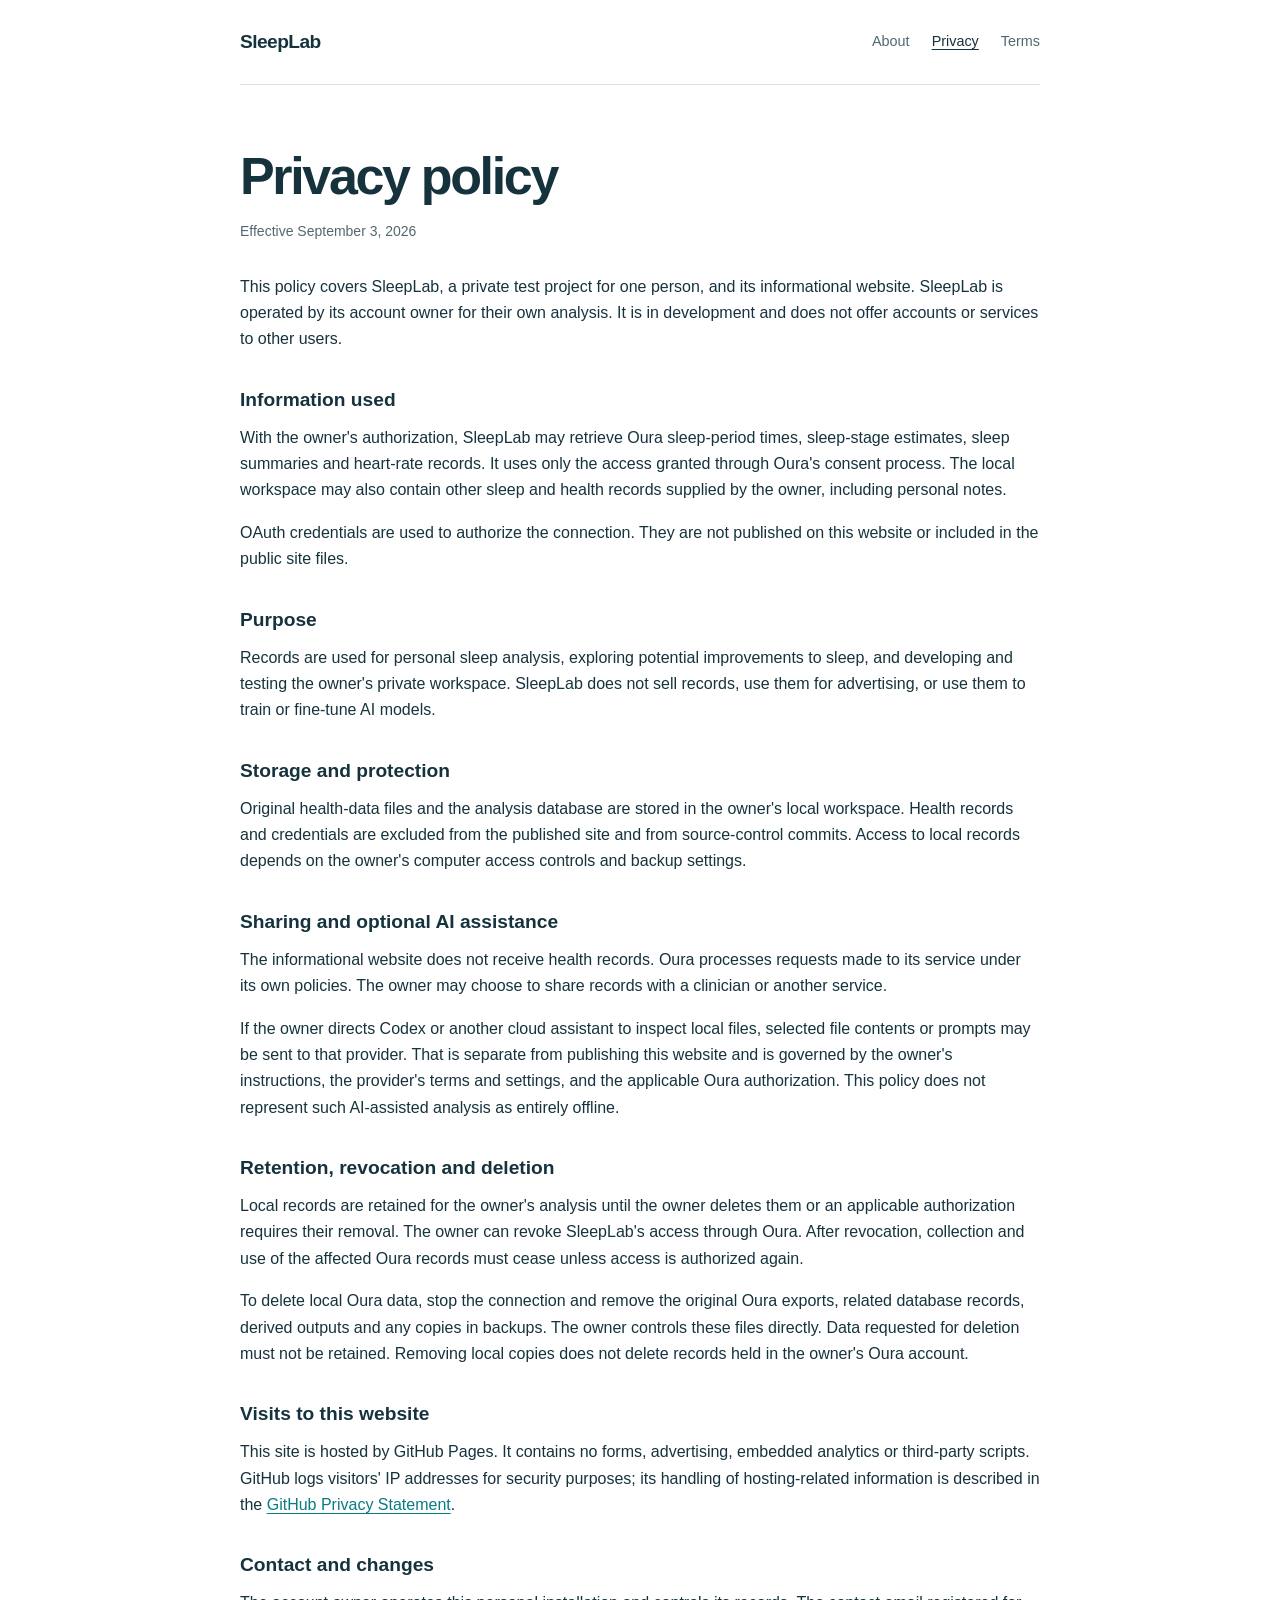
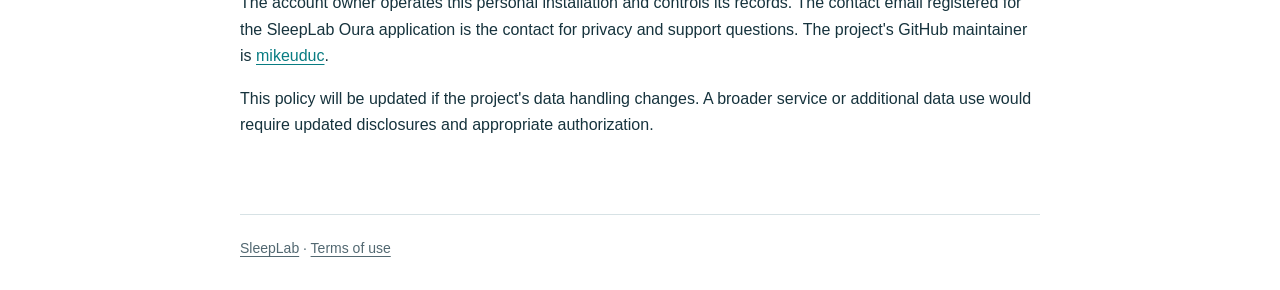
==== privacy/index.html @ 1819baf8 "Publish SleepLab project information and policies" ====
<!doctype html>
<html lang="en">
<head>
  <meta charset="utf-8">
  <meta name="viewport" content="width=device-width, initial-scale=1">
  <meta name="description" content="How the personal SleepLab project handles sleep records and website visits.">
  <meta name="robots" content="noindex, nofollow">
  <meta name="referrer" content="no-referrer">
  <title>Privacy policy — SleepLab</title>
  <link rel="stylesheet" href="../styles.css">
</head>
<body>
  <a class="skip" href="#main">Skip to content</a>
  <header>
    <a class="brand" href="../">SleepLab</a>
    <nav aria-label="Main navigation"><a href="../">About</a><a href="./" aria-current="page">Privacy</a><a href="../terms/">Terms</a></nav>
  </header>
  <main id="main">
    <h1>Privacy policy</h1>
    <p class="date">Effective September 3, 2026</p>
    <p>This policy covers SleepLab, a private test project for one person, and its informational website. SleepLab is operated by its account owner for their own analysis. It is in development and does not offer accounts or services to other users.</p>
    <h2>Information used</h2>
    <p>With the owner's authorization, SleepLab may retrieve Oura sleep-period times, sleep-stage estimates, sleep summaries and heart-rate records. It uses only the access granted through Oura's consent process. The local workspace may also contain other sleep and health records supplied by the owner, including personal notes.</p>
    <p>OAuth credentials are used to authorize the connection. They are not published on this website or included in the public site files.</p>
    <h2>Purpose</h2>
    <p>Records are used for personal sleep analysis, exploring potential improvements to sleep, and developing and testing the owner's private workspace. SleepLab does not sell records, use them for advertising, or use them to train or fine-tune AI models.</p>
    <h2>Storage and protection</h2>
    <p>Original health-data files and the analysis database are stored in the owner's local workspace. Health records and credentials are excluded from the published site and from source-control commits. Access to local records depends on the owner's computer access controls and backup settings.</p>
    <h2>Sharing and optional AI assistance</h2>
    <p>The informational website does not receive health records. Oura processes requests made to its service under its own policies. The owner may choose to share records with a clinician or another service.</p>
    <p>If the owner directs Codex or another cloud assistant to inspect local files, selected file contents or prompts may be sent to that provider. That is separate from publishing this website and is governed by the owner's instructions, the provider's terms and settings, and the applicable Oura authorization. This policy does not represent such AI-assisted analysis as entirely offline.</p>
    <h2>Retention, revocation and deletion</h2>
    <p>Local records are retained for the owner's analysis until the owner deletes them or an applicable authorization requires their removal. The owner can revoke SleepLab's access through Oura. After revocation, collection and use of the affected Oura records must cease unless access is authorized again.</p>
    <p>To delete local Oura data, stop the connection and remove the original Oura exports, related database records, derived outputs and any copies in backups. The owner controls these files directly. Data requested for deletion must not be retained. Removing local copies does not delete records held in the owner's Oura account.</p>
    <h2>Visits to this website</h2>
    <p>This site is hosted by GitHub Pages. It contains no forms, advertising, embedded analytics or third-party scripts. GitHub logs visitors' IP addresses for security purposes; its handling of hosting-related information is described in the <a href="https://docs.github.com/en/site-policy/privacy-policies/github-general-privacy-statement">GitHub Privacy Statement</a>.</p>
    <h2>Contact and changes</h2>
    <p>The account owner operates this personal installation and controls its records. The contact email registered for the SleepLab Oura application is the contact for privacy and support questions. The project's GitHub maintainer is <a href="https://github.com/mikeuduc">mikeuduc</a>.</p>
    <p>This policy will be updated if the project's data handling changes. A broader service or additional data use would require updated disclosures and appropriate authorization.</p>
  </main>
  <footer><a href="../">SleepLab</a> · <a href="../terms/">Terms of use</a></footer>
</body>
</html>
---- styles.css ----
:root{color-scheme:light;--ink:#16333d;--muted:#526871;--accent:#087c82;--line:#d7e2e5;--paper:#fff;--wash:#f3f8f9;font-family:-apple-system,BlinkMacSystemFont,"Segoe UI",sans-serif;background:var(--paper);color:var(--ink);line-height:1.65}
*{box-sizing:border-box}body{margin:0}a{color:var(--accent);text-underline-offset:.2em}a:hover{text-decoration-thickness:2px}a:focus-visible{outline:3px solid var(--accent);outline-offset:5px}header,main,footer{width:min(100% - 40px,800px);margin:auto}header{display:flex;justify-content:space-between;align-items:center;gap:18px;flex-wrap:wrap;padding:26px 0;border-bottom:1px solid var(--line)}.brand{color:var(--ink);font-size:1.2rem;font-weight:650;text-decoration:none;letter-spacing:-.03em}nav{display:flex;flex-wrap:wrap;gap:10px 22px;font-size:.9rem}nav a{color:var(--muted);text-decoration:none}nav a[aria-current=page]{color:var(--ink);text-decoration:underline}main{padding:52px 0 60px;min-height:65vh}h1{font-size:clamp(2rem,7vw,3.25rem);line-height:1.15;font-weight:600;letter-spacing:-.045em;margin:10px 0 22px}h2{font-size:1.2rem;line-height:1.35;font-weight:600;margin:34px 0 12px}p,li{font-size:1rem}p{margin:0 0 16px}.lead{font-size:1.2rem;line-height:1.65;max-width:650px}.eyebrow,.date{font-size:.875rem;color:var(--muted)}.eyebrow{letter-spacing:.09em;text-transform:uppercase}.date{margin-top:-8px;margin-bottom:30px}ul{padding-left:24px}li{margin:8px 0}.notice{background:var(--wash);border-left:3px solid var(--accent);padding:18px 22px;margin:28px 0}.notice p:last-child{margin:0}.links{display:flex;flex-wrap:wrap;gap:12px 24px;margin-top:30px}footer{border-top:1px solid var(--line);padding:22px 0 30px;color:var(--muted);font-size:.875rem}footer a{color:inherit}.skip{position:absolute;left:16px;top:-100px;padding:8px 16px;background:var(--paper)}.skip:focus{top:10px}@media(max-width:480px){header,main,footer{width:calc(100% - 32px)}header{padding:20px 0}main{padding:32px 0 40px}.lead{font-size:1.1rem}nav{gap:12px 18px}}
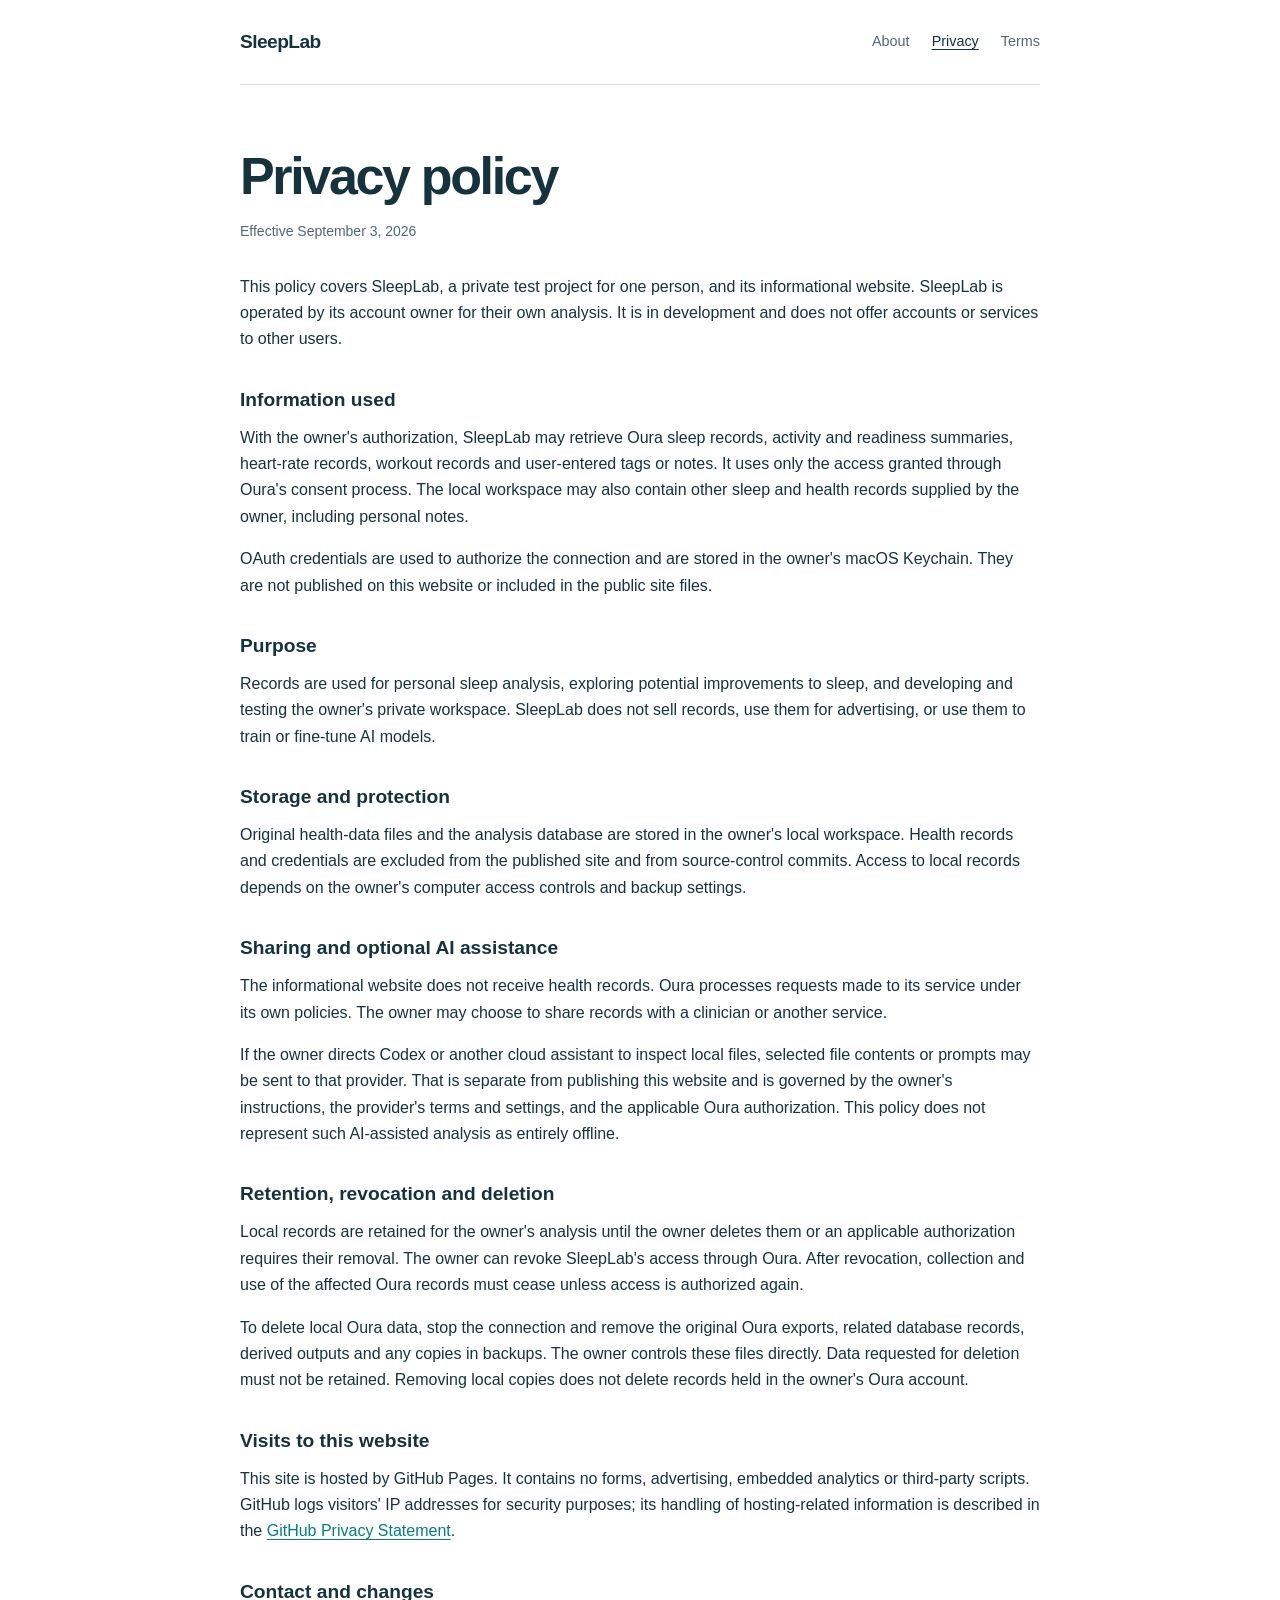
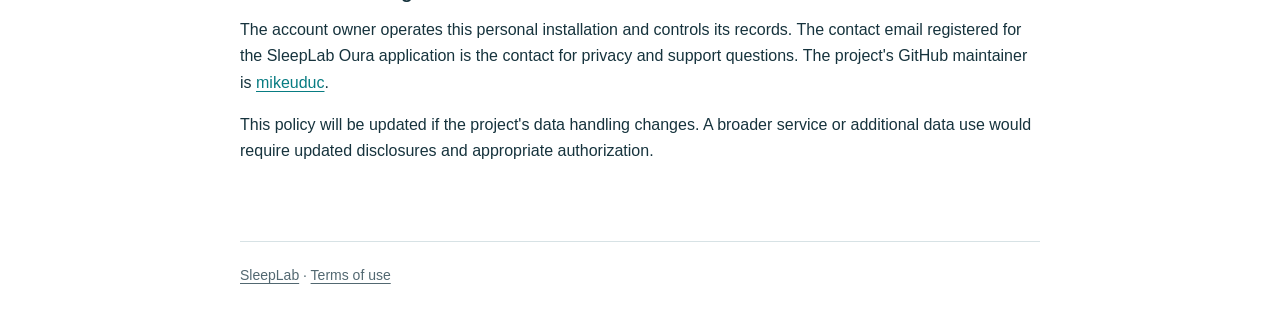
==== commit 0dd64a79: "Update authorized data categories in privacy disclosures" ====
--- a/privacy/index.html
+++ b/privacy/index.html
@@ -20,8 +20,8 @@
     <p class="date">Effective September 3, 2026</p>
     <p>This policy covers SleepLab, a private test project for one person, and its informational website. SleepLab is operated by its account owner for their own analysis. It is in development and does not offer accounts or services to other users.</p>
     <h2>Information used</h2>
-    <p>With the owner's authorization, SleepLab may retrieve Oura sleep-period times, sleep-stage estimates, sleep summaries and heart-rate records. It uses only the access granted through Oura's consent process. The local workspace may also contain other sleep and health records supplied by the owner, including personal notes.</p>
-    <p>OAuth credentials are used to authorize the connection. They are not published on this website or included in the public site files.</p>
+    <p>With the owner's authorization, SleepLab may retrieve Oura sleep records, activity and readiness summaries, heart-rate records, workout records and user-entered tags or notes. It uses only the access granted through Oura's consent process. The local workspace may also contain other sleep and health records supplied by the owner, including personal notes.</p>
+    <p>OAuth credentials are used to authorize the connection and are stored in the owner's macOS Keychain. They are not published on this website or included in the public site files.</p>
     <h2>Purpose</h2>
     <p>Records are used for personal sleep analysis, exploring potential improvements to sleep, and developing and testing the owner's private workspace. SleepLab does not sell records, use them for advertising, or use them to train or fine-tune AI models.</p>
     <h2>Storage and protection</h2>
